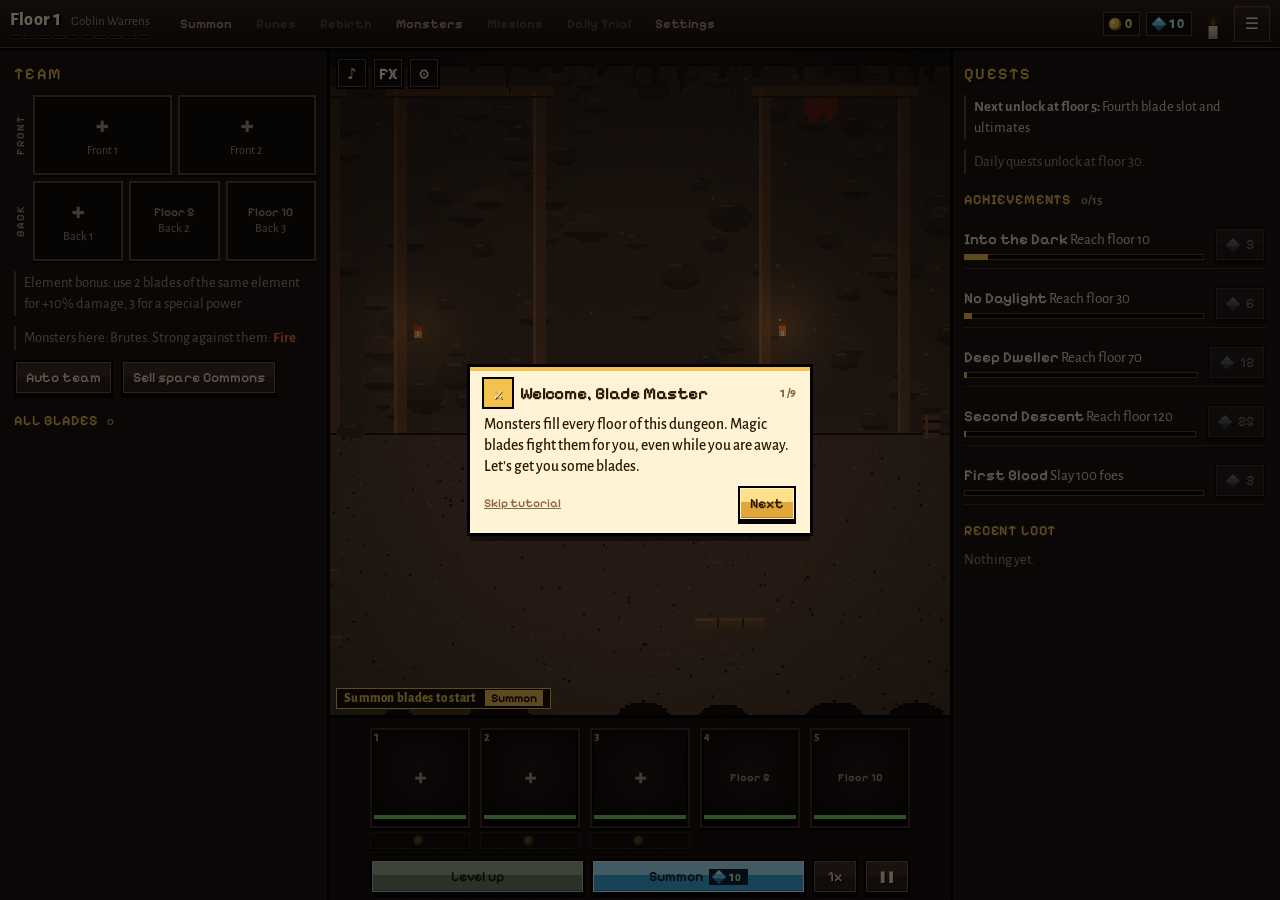
==== index.html @ 05389f03 "fix: opening a panel no longer resizes the arena Menu panels now open in the space under the arena o" ====
<!doctype html>
<html lang="en">
    <head>
        <meta charset="UTF-8" />
        <meta name="viewport" content="width=device-width, initial-scale=1.0, maximum-scale=1.0, user-scalable=no, viewport-fit=cover" />
        <meta name="theme-color" content="#0c090a" />
        <title>Idle Blade Master</title>
        <link rel="manifest" href="manifest.json" />
        <link rel="icon" href="assets/icon.svg" type="image/svg+xml" />
        <link rel="preconnect" href="https://fonts.googleapis.com" />
        <link rel="preconnect" href="https://fonts.gstatic.com" crossorigin />
        <link href="https://fonts.googleapis.com/css2?family=Alegreya+Sans:wght@400;500;700&family=Pixelify+Sans:wght@400;500;600;700&family=Silkscreen&display=swap" rel="stylesheet" />
        <link rel="stylesheet" href="css/game.css?v=4.10" />
    </head>
    <body>
        <div id="boot" class="boot">
            <div class="boot-mark">ᛟ</div>
            <h1>Idle Blade Master</h1>
            <p>Loading the dungeon</p>
        </div>

        <div id="app" class="app">
            <header id="top" class="top">
                <button class="floor" data-act="open" data-p="journal" title="Quests">
                    <b id="floorNo">Floor 1</b>
                    <span id="biome">Goblin Warrens</span>
                    <span class="pips" id="pips"></span>
                </button>
                <nav id="deskNav" class="desknav" aria-label="Screens"></nav>
                <div class="cur">
                    <span class="c-gold" title="Gold: level up your team"><i class="ic gold"></i><b id="souls">0</b></span>
                    <button class="c-gem" data-act="open" data-p="forge" title="Gems: summon new blades"><i class="ic gem"></i><b id="sigils">0</b></button>
                    <span class="c-ess" id="embWrap" title="Essence: rebirth upgrades" hidden><i class="ic ess"></i><b id="embers">0</b></span>
                </div>
                <button class="omen" id="omenBtn" data-act="omenInfo" title="Event candle" aria-label="Event candle"><span class="wick"></span><span class="flame" id="flame"></span></button>
                <button class="iconbtn" data-act="open" data-p="more" aria-label="Menu">☰</button>
            </header>

            <main id="main" class="main">
                <aside id="left" class="dock"></aside>

                <section id="center" class="center">
                    <div id="stageWrap" class="stagewrap">
                        <canvas id="stage"></canvas>
                        <div class="mutes"><button class="mute" id="musicBtn" data-act="muteMusic" aria-label="Music on or off" title="Music on/off">♪</button><button class="mute" id="sfxBtn" data-act="muteSfx" aria-label="Sound effects on or off" title="Sound effects on/off">FX</button><button class="mute" data-act="open" data-p="settings" aria-label="Volume settings" title="Volume settings">⚙</button></div>
                        <div id="bossBar" class="bossbar" hidden><span id="bossName"></span><div><i id="bossFill"></i></div></div>
                        <div id="status" class="status"></div>
                        <div id="advice" class="advice" hidden></div>
                        <div id="toasts" class="toasts"></div>
                    </div>
                    <div id="lower" class="lower">
                        <div id="band" class="band"></div>
                        <div id="ctl" class="ctl"></div>
                        <div id="info" class="info"></div>
                        <div id="sheet" class="sheet" hidden>
                            <div class="sheet-head"><h2 id="sheetTitle"></h2><button class="iconbtn help" data-act="help" aria-label="How this works">?</button><button class="iconbtn" data-act="close" aria-label="Close">✕</button></div>
                            <div class="sheet-body" id="sheetBody"></div>
                        </div>
                    </div>
                </section>

                <aside id="right" class="dock"></aside>
            </main>

            <nav id="tabs" class="tabs" aria-label="Screens">
                <button data-act="close" data-tab="descent"><i>⚔</i>Battle</button>
                <button data-act="open" data-p="warband" data-tab="warband"><i>⛨</i>Team</button>
                <button data-act="open" data-p="forge" data-tab="forge"><i>◆</i>Summon<em id="forgeDot" hidden></em></button>
                <button data-act="open" data-p="journal" data-tab="journal"><i>✎</i>Quests<em id="journalDot" hidden></em></button>
                <button data-act="open" data-p="more" data-tab="more"><i>☰</i>More</button>
            </nav>

            <div id="summon" class="smview" hidden></div>
            <div id="coach" class="coach" hidden></div>
            <div id="guide" class="guide" hidden></div>
            <div id="modal" class="modal" hidden><div class="modal-card" id="modalCard"></div></div>
        </div>

        <script src="js/data.swords.js?v=4.10"></script>
        <script src="js/data.monsters.js?v=4.10"></script>
        <script src="js/data.game.js?v=4.10"></script>
        <script src="js/state.js?v=4.10"></script>
        <script src="js/sim.js?v=4.10"></script>
        <script src="js/render.js?v=4.10"></script>
        <script src="assets/music/tracks.js?v=4.10"></script>
        <script src="assets/sfx/sfx.js?v=4.10"></script>
        <script src="js/audio.js?v=4.10"></script>
        <script src="js/ui.js?v=4.10"></script>
        <script src="js/guide.js?v=4.10"></script>
        <script src="js/main.js?v=4.10"></script>
    </body>
</html>
---- css/game.css ----
/* Idle Blade Master 4.1: a dark pixel-fantasy skin. Chunky bevelled buttons, framed panels,
   pixel display type, a readable sans for longer text. */
:root {
  color-scheme: dark;
  --ink: #0b0809; --stone: #18110f; --stone2: #231916; --stone3: #2e221d; --line: #3d2c24; --line2: #5c4434; --hi: #7a5a40;
  --bone: #eadfc6; --dim: #a8977d; --gold: #f2c14e; --gold2: #b07a1c; --gem: #6fd6ff; --ess: #d08aff; --green: #74d05a; --red: #e0503a; --ember: #ff7a2e;
  --px: "Pixelify Sans", "Silkscreen", ui-monospace, monospace;
  --body: "Alegreya Sans", "Segoe UI", system-ui, sans-serif;
  --sat: env(safe-area-inset-top, 0px); --sab: env(safe-area-inset-bottom, 0px);
}
* { box-sizing: border-box; -webkit-tap-highlight-color: transparent; }
html, body { height: 100%; margin: 0; }
body { background: var(--ink); color: var(--bone); font: 16px/1.4 var(--body); overflow: hidden; overscroll-behavior: none; user-select: none; -webkit-user-select: none; }
button { font: inherit; color: inherit; background: none; border: 0; padding: 0; cursor: pointer; }
button:disabled { cursor: default; }
:focus-visible { outline: 2px solid var(--gold); outline-offset: 2px; }
[hidden] { display: none !important; }
h2, h3 { font-family: var(--px); margin: 0; font-weight: 600; }
h2 { font-size: 21px; color: #fff3d6; text-shadow: 2px 2px 0 #000; }
h3 { font-size: 14px; letter-spacing: .06em; text-transform: uppercase; color: var(--gold); margin-top: 6px; }
h3 small { color: var(--dim); text-transform: none; font-family: var(--body); font-size: 13px; margin-left: 6px; letter-spacing: 0; }
p { margin: 0; }
b { font-weight: 700; }
.hint, .dim { color: var(--dim); } .hint { font-size: 14.5px; }
small { font-size: 12.5px; color: var(--dim); }

.sw, .mo { display: block; aspect-ratio: 1; background-repeat: no-repeat; image-rendering: pixelated; }
.sw { background-image: url(../assets/sprite_swords.png); background-size: 600% 500%; }
.mo { background-image: url(../assets/monsters.png); background-size: 1200% 1300%; }
.eldot { display: inline-block; width: 8px; height: 8px; margin-right: 5px; vertical-align: middle; box-shadow: 0 0 0 1px #000; }
.stars { color: #ffd24a; font-size: 9px; letter-spacing: -1px; text-shadow: 1px 1px 0 #000; }

/* pixel currency icons */
.ic { display: inline-block; width: 12px; height: 12px; vertical-align: -1px; margin-right: 4px; flex: none; }
.ic.gold { border-radius: 50%; background: radial-gradient(circle at 35% 35%, #fff2b0 0 18%, #f2c14e 20% 55%, #b07a1c 58%); box-shadow: 0 0 0 1px #4a2e08; }
.ic.gem { width: 10px; height: 10px; margin: 0 5px 0 2px; transform: rotate(45deg); background: linear-gradient(135deg, #e6fbff 0 25%, #6fd6ff 26% 60%, #2a7ab0 61%); box-shadow: 0 0 0 1px #0d2a40; }
.ic.ess { width: 10px; height: 10px; margin: 0 5px 0 2px; transform: rotate(45deg); background: linear-gradient(135deg, #fbe6ff 0 25%, #d08aff 26% 60%, #7a3ab0 61%); box-shadow: 0 0 0 1px #2a0d40; }

/* ---------- boot ---------- */
.boot { position: fixed; inset: 0; z-index: 50; background: radial-gradient(circle at 50% 40%, #2a1510, var(--ink) 70%); display: flex; flex-direction: column; align-items: center; justify-content: center; gap: 8px; transition: opacity .6s; }
.boot.out { opacity: 0; pointer-events: none; }
.boot-mark { font: 700 64px var(--px); color: var(--ember); text-shadow: 4px 4px 0 #000, 0 0 30px var(--ember); animation: pulse 1.6s steps(4) infinite; }
.boot h1 { font: 700 28px var(--px); margin: 0; color: #fff3d6; text-shadow: 3px 3px 0 #000; }
.boot p { font: 500 13px var(--px); letter-spacing: .2em; text-transform: uppercase; color: var(--dim); }
@keyframes pulse { 50% { opacity: .55; } }

/* ---------- shell ---------- */
.app { position: relative; height: 100%; display: grid; grid-template-rows: auto minmax(0, 1fr) auto; }
.top { display: flex; align-items: center; gap: 8px; padding: calc(6px + var(--sat)) 10px 6px; background: linear-gradient(180deg, #2a1d17, #140d0b); border-bottom: 3px solid #000; box-shadow: inset 0 -1px 0 var(--line2); }
.floor { display: grid; grid-template-columns: auto auto; column-gap: 8px; align-items: baseline; text-align: left; min-width: 0; }
.floor b { font: 700 17px var(--px); color: #fff3d6; white-space: nowrap; text-shadow: 2px 2px 0 #000; }
.floor > span:nth-child(2) { font-size: 13px; color: var(--dim); white-space: nowrap; overflow: hidden; text-overflow: ellipsis; }
.pips { grid-column: 1 / -1; display: flex; gap: 2px; margin-top: 3px; }
.pips i { flex: 1; min-width: 6px; max-width: 14px; height: 4px; background: #000; box-shadow: inset 0 0 0 1px #3a2a20; }
.pips i.on { background: var(--gold); box-shadow: none; } .pips i.cur { background: var(--ember); box-shadow: 0 0 6px var(--ember); }
.cur { margin-left: auto; display: flex; gap: 6px; font: 600 14px var(--px); font-variant-numeric: tabular-nums; }
.cur > * { display: inline-flex; align-items: center; padding: 3px 8px 3px 6px; background: #0c0807; box-shadow: inset 0 0 0 1px var(--line2), inset 0 2px 0 #000; }
.c-gold { color: #ffe08a; } .c-gem { color: #bff0ff; } .c-ess { color: #efc8ff; }
.iconbtn { width: 36px; height: 36px; background: linear-gradient(180deg, var(--stone3), var(--stone)); color: var(--bone); font-size: 16px; flex: none; box-shadow: inset 0 0 0 1px var(--line2), inset 0 2px 0 rgba(255,255,255,.08), 0 2px 0 #000; }
.omen { position: relative; width: 26px; height: 36px; flex: none; }
.omen .wick { position: absolute; left: 50%; bottom: 3px; width: 9px; height: 13px; transform: translateX(-50%); background: linear-gradient(#e8dcc0, #9a8a6c); box-shadow: 0 0 0 1px #000; }
.omen .flame { position: absolute; left: 50%; bottom: 16px; width: 12px; height: 17px; transform-origin: 50% 100%; background: radial-gradient(ellipse at 50% 70%, #fff3b0 0, #ffb030 45%, #e8662b 70%, transparent 72%); border-radius: 50% 50% 50% 50% / 62% 62% 38% 38%; transition: transform .6s, opacity .6s; animation: flick .18s infinite alternate; filter: drop-shadow(0 0 6px #ff9a2a); }
.omen.lit .flame { filter: drop-shadow(0 0 10px #fff) hue-rotate(-20deg); }
@keyframes flick { to { margin-left: .6px; filter: drop-shadow(0 0 9px #ff9a2a); } }
.desknav { display: none; gap: 4px; margin-left: 12px; }
.desknav button { font: 600 13px var(--px); color: var(--dim); padding: 7px 10px; }
.desknav button:hover { color: #fff3d6; background: var(--stone3); } .desknav .locked { opacity: .4; }

.main { min-height: 0; display: grid; grid-template-columns: minmax(0, 1fr); }
.dock { display: none; }
.center { min-height: 0; min-width: 0; display: flex; flex-direction: column; }
.stagewrap { position: relative; flex: 0 0 auto; height: clamp(190px, 64vw, 46dvh); background: #000; overflow: hidden; border-bottom: 3px solid #000; transition: height .2s; }
#stage { position: absolute; inset: 0; width: 100%; height: 100%; display: block; image-rendering: pixelated; touch-action: manipulation; }
.lower { position: relative; flex: 1 1 auto; min-height: 0; overflow: hidden; background: #120c0b url("data:image/svg+xml,%3Csvg xmlns='http://www.w3.org/2000/svg' width='32' height='16'%3E%3Cpath d='M0 0h32v1H0zM0 8h32v1H0zM8 1v7h1V1zM24 9v7h1V9z' fill='%23000' fill-opacity='.35'/%3E%3C/svg%3E"); }

.bossbar { position: absolute; left: 12%; right: 12%; top: 8px; text-align: center; pointer-events: none; }
.bossbar span { font: 700 13px var(--px); letter-spacing: .08em; text-transform: uppercase; color: #ffd0c0; text-shadow: 2px 2px 0 #000; }
.bossbar div { height: 10px; margin-top: 2px; background: #000; box-shadow: 0 0 0 2px #000, inset 0 0 0 1px #5a1a12; }
.bossbar i { display: block; height: 100%; background: linear-gradient(180deg, #ff6a50 0 30%, #c0261a 31%); transition: width .15s; }
.status { position: absolute; left: 6px; bottom: 6px; right: 6px; display: flex; flex-wrap: wrap; gap: 4px; pointer-events: none; }
.chip { font: 500 13px var(--px); padding: 2px 8px; background: rgba(8, 5, 5, .85); box-shadow: inset 0 0 0 1px var(--tc); color: var(--tc); pointer-events: auto; }
.chip button { margin-left: 8px; font: 700 12px var(--px); color: #1a0d08; background: var(--tc); padding: 1px 6px; }
.toasts { position: absolute; right: 6px; top: 30px; display: flex; flex-direction: column; align-items: flex-end; gap: 4px; pointer-events: none; max-width: 80%; }
.toast { --tc: var(--bone); font: 500 14px var(--px); padding: 4px 10px; background: rgba(8, 5, 5, .9); box-shadow: inset 3px 0 0 var(--tc), 0 2px 0 #000; color: var(--tc); animation: tin .25s steps(4); transition: opacity .4s, transform .4s; }
.toast.out { opacity: 0; transform: translateX(12px); }
@keyframes tin { from { opacity: 0; transform: translateX(16px); } }
.advice { position: absolute; left: 6px; right: 6px; bottom: 34px; display: flex; align-items: center; gap: 8px; padding: 8px 10px; background: rgba(28, 8, 6, .96); box-shadow: inset 0 0 0 2px var(--red), 0 3px 0 #000; font-size: 14.5px; animation: tin .3s; }
.advice span { flex: 1; min-width: 0; } .advice b { color: #ff8a7a; }

/* ---------- band ---------- */
.band { display: grid; grid-template-columns: repeat(5, 1fr); gap: 6px; padding: 8px 10px 4px; max-width: 560px; margin: 0 auto; }
.bslot { display: flex; flex-direction: column; gap: 4px; min-width: 0; }
.slot { position: relative; aspect-ratio: 1; background: radial-gradient(circle at 50% 42%, color-mix(in srgb, var(--ec) 28%, #120c0b), #0b0707 72%); padding: 12% 12% 18%; box-shadow: inset 0 0 0 2px var(--tc), inset 0 0 0 3px #000, 0 3px 0 #000; transition: transform .08s; }
.slot:active { transform: translateY(2px); }
.slot .sw { width: 100%; filter: drop-shadow(0 0 3px var(--ec)); }
.slot.ready { animation: ready .5s steps(2) infinite; }
@keyframes ready { 50% { box-shadow: inset 0 0 0 2px #fff, inset 0 0 0 3px #000, 0 0 16px var(--ec), 0 3px 0 #000; } }
.slot.dead .sw { filter: grayscale(1) brightness(.35); }
.slot .pos, .slot .lv { position: absolute; top: 2px; font: 600 11px var(--px); text-shadow: 1px 1px 0 #000; }
.slot .pos { left: 4px; color: var(--dim); } .slot .lv { right: 4px; color: #fff3d6; }
.slot .hpb, .slot .rgb { position: absolute; left: 4px; right: 4px; height: 4px; background: #000; }
.slot .hpb { bottom: 9px; } .slot .rgb { bottom: 4px; }
.slot .hpb i, .slot .rgb i { display: block; height: 100%; width: 100%; transition: width .12s linear; }
.slot .hpb i { background: var(--green); } .slot .rgb i { background: var(--ember); width: 0; }
.slot .plus, .slot .lk { position: absolute; inset: 0; display: grid; place-items: center; color: var(--dim); font: 700 22px var(--px); }
.slot .lk { font-size: 11px; line-height: 1.2; text-align: center; padding: 4px; }
.bslot.locked .lvl { visibility: hidden; }
.lvl { display: flex; align-items: center; justify-content: center; font: 600 12px var(--px); font-variant-numeric: tabular-nums; color: var(--dim); background: #0c0807; padding: 4px 2px; white-space: nowrap; overflow: hidden; box-shadow: inset 0 0 0 1px var(--line2), 0 2px 0 #000; }
.lvl .ic { width: 9px; height: 9px; margin-right: 3px; }
.lvl.can { color: #10200a; background: linear-gradient(180deg, #a8f08a 0 45%, #5fb848 46%); box-shadow: inset 0 0 0 1px #2a5a1a, 0 2px 0 #000; }
.lvl:disabled { opacity: .3; }
.ctl { display: flex; gap: 6px; padding: 6px 10px 6px; max-width: 560px; margin: 0 auto; }
.ctl .btn { flex: 1; } .ctl .sq { flex: 0 0 46px; padding-inline: 0; }
.info { max-width: 560px; margin: 0 auto; padding: 4px 12px 10px; display: flex; flex-direction: column; gap: 3px; font-size: 14.5px; line-height: 1.3; }
.info p { padding-left: 8px; box-shadow: inset 2px 0 0 var(--line2); }

/* ---------- buttons ---------- */
.btn { position: relative; font: 600 14px var(--px); padding: 9px 12px; color: var(--bone); background: linear-gradient(180deg, #3a2a22 0 48%, #2a1e18 49%); white-space: nowrap; box-shadow: inset 0 0 0 2px #000, inset 0 0 0 3px var(--hi), inset 0 -4px 0 rgba(0,0,0,.35), 0 3px 0 #000; text-shadow: 1px 1px 0 #000; }
.btn:hover:not(:disabled) { filter: brightness(1.15); } .btn:active:not(:disabled) { transform: translateY(2px); box-shadow: inset 0 0 0 2px #000, inset 0 0 0 3px var(--hi), 0 1px 0 #000; }
.btn.gold { color: #2a1604; text-shadow: none; background: linear-gradient(180deg, #ffe08a 0 45%, #e0a83a 46%); box-shadow: inset 0 0 0 2px #000, inset 0 0 0 3px #fff2c0, inset 0 -4px 0 rgba(120,60,0,.4), 0 3px 0 #000; }
.btn.green { color: #0e2408; text-shadow: none; background: linear-gradient(180deg, #b8f59a 0 45%, #62c04a 46%); box-shadow: inset 0 0 0 2px #000, inset 0 0 0 3px #e2ffd0, inset 0 -4px 0 rgba(0,60,0,.35), 0 3px 0 #000; }
.btn.summon { color: #04202e; text-shadow: none; background: linear-gradient(180deg, #a8ecff 0 45%, #3aaee0 46%); box-shadow: inset 0 0 0 2px #000, inset 0 0 0 3px #e0f8ff, inset 0 -4px 0 rgba(0,40,80,.35), 0 3px 0 #000; display: inline-flex; align-items: center; justify-content: center; gap: 6px; }
.btn.summon.glow { animation: sglow 1.2s steps(3) infinite; }
@keyframes sglow { 50% { filter: brightness(1.25); box-shadow: inset 0 0 0 2px #000, inset 0 0 0 3px #fff, 0 0 14px #6fd6ff, 0 3px 0 #000; } }
.badge { display: inline-flex; align-items: center; padding: 1px 6px 1px 3px; background: #04202e; color: #bff0ff; font-size: 12px; }
.btn.danger { color: #ffb0a0; box-shadow: inset 0 0 0 2px #000, inset 0 0 0 3px #8a2a1a, 0 3px 0 #000; } .btn.ghost { background: none; box-shadow: inset 0 0 0 1px var(--line2); }
.btn.big { padding: 12px 18px; font-size: 16px; display: inline-flex; flex-direction: column; align-items: center; gap: 2px; }
.btn small { font: 500 12px var(--body); color: inherit; opacity: .85; display: inline-flex; align-items: center; }
.btn:disabled { opacity: .4; filter: saturate(.4); } .btn.dimmed { filter: saturate(.35) brightness(.75); }
.rowbtns { display: flex; flex-wrap: wrap; gap: 8px; } .rowbtns.center { justify-content: center; }

/* ---------- tabs ---------- */
.tabs { display: grid; grid-template-columns: repeat(5, 1fr); background: linear-gradient(180deg, #1f1612, #0d0909); border-top: 3px solid #000; box-shadow: inset 0 1px 0 var(--line2); padding-bottom: var(--sab); }
.tabs button { position: relative; padding: 6px 0 7px; font: 600 12px var(--px); color: var(--dim); display: flex; flex-direction: column; align-items: center; gap: 0; }
.tabs i { font-style: normal; font-size: 18px; line-height: 1.15; }
.tabs .on { color: #fff3d6; background: linear-gradient(180deg, rgba(242,193,78,.18), transparent); box-shadow: inset 0 3px 0 var(--gold); }
.tabs em { position: absolute; top: 4px; left: calc(50% + 10px); width: 8px; height: 8px; background: var(--red); box-shadow: 0 0 0 1px #000, 0 0 6px var(--red); animation: pulse 1s steps(2) infinite; }

/* ---------- sheet ---------- */
.sheet { position: absolute; inset: 0; z-index: 5; display: flex; flex-direction: column; background: var(--stone); animation: up .2s steps(4); }
@keyframes up { from { transform: translateY(20px); opacity: 0; } }
.sheet-head { display: flex; align-items: center; justify-content: space-between; padding: 6px 10px 6px 14px; background: linear-gradient(180deg, #2a1d17, #170f0d); border-bottom: 3px solid #000; }
.sheet-body, .dock { overflow-y: auto; overscroll-behavior: contain; display: flex; flex-direction: column; gap: 10px; }
.sheet-body { padding: 12px 14px 20px; flex: 1; min-height: 0; }

/* ---------- summon screen ---------- */
.smview { position: absolute; inset: 0; z-index: 15; display: flex; flex-direction: column; background: radial-gradient(ellipse at 50% 35%, #1a2a3a, #0a0c12 70%); animation: up .2s steps(4); }
.sm-head { display: flex; align-items: center; gap: 10px; padding: calc(6px + var(--sat)) 10px 6px; background: linear-gradient(180deg, #1a2533, #0d1219); border-bottom: 3px solid #000; }
.sm-head h2 { flex: 1; }
.sm-gems { display: inline-flex; align-items: center; font: 700 16px var(--px); color: #bff0ff; padding: 4px 10px; background: #050a10; box-shadow: inset 0 0 0 1px #2a5a7a; }
.sm-body { flex: 1; min-height: 0; overflow-y: auto; padding: 10px 14px calc(16px + var(--sab)); display: flex; flex-direction: column; gap: 10px; max-width: 640px; width: 100%; margin: 0 auto; }
.sm-stage { --rc: var(--gem); position: relative; min-height: 230px; display: flex; flex-direction: column; align-items: center; justify-content: center; overflow: hidden; background: radial-gradient(circle at 50% 55%, color-mix(in srgb, var(--rc) 22%, #0a0c12), #05070a 72%); box-shadow: inset 0 0 0 2px #000, inset 0 0 0 3px #2a3a4a; }
.sm-stage .tap { position: absolute; bottom: 6px; font: 500 12px var(--px); color: var(--dim); }
.altar { position: relative; width: 170px; height: 190px; }
.altar .plinth { position: absolute; left: 30px; right: 30px; bottom: 0; height: 40px; background: linear-gradient(180deg, #6a6a7a 0 6px, #4a4a58 6px 20px, #34343e 20px); box-shadow: 0 0 0 2px #000, inset 0 0 0 1px #8a8a9a, -10px 0 0 -2px #000, 10px 0 0 -2px #000; }
.altar .plinth::before { content: ""; position: absolute; left: -14px; right: -14px; bottom: -2px; height: 12px; background: #2a2a32; box-shadow: 0 0 0 2px #000; }
.altar .ring { position: absolute; left: 25px; top: 18px; width: 120px; height: 120px; border-radius: 50%; background: repeating-conic-gradient(var(--rc) 0 4deg, transparent 4deg 18deg); -webkit-mask: radial-gradient(circle, transparent 60%, #000 61%, #000 68%, transparent 69%); mask: radial-gradient(circle, transparent 60%, #000 61%, #000 68%, transparent 69%); animation: spin 14s steps(72) infinite; filter: drop-shadow(0 0 6px var(--rc)); }
.altar .gemfloat { position: absolute; left: 61px; top: 54px; width: 48px; height: 48px; transform: rotate(45deg); background: linear-gradient(135deg, #fff 0 18%, var(--rc) 19% 62%, color-mix(in srgb, var(--rc) 50%, #000) 63%); box-shadow: 0 0 0 3px #000, 0 0 30px var(--rc); animation: bob 1.6s steps(6) infinite; }
@keyframes bob { 50% { translate: 0 -6px; } }
.sm-stage.charging .ring { animation-duration: .8s; } .sm-stage.charging .gemfloat { animation: shake .08s steps(2) infinite; box-shadow: 0 0 0 3px #000, 0 0 50px var(--rc), 0 0 90px var(--rc); }
.sm-stage .rays { position: absolute; width: 640px; height: 640px; border-radius: 50%; background: repeating-conic-gradient(var(--rc) 0 5deg, transparent 5deg 20deg); -webkit-mask: radial-gradient(circle, #000 6%, transparent 62%); mask: radial-gradient(circle, #000 6%, transparent 62%); opacity: 0; animation: spin 16s linear infinite reverse; }
.sm-stage .rays.on { opacity: .35; }
@keyframes spin { to { transform: rotate(360deg); } }
@keyframes shake { 0% { translate: -2px 1px; } 100% { translate: 2px -1px; } }
.pulls { position: relative; display: grid; gap: 6px; padding: 12px 8px 26px; width: 100%; justify-content: center; }
.pulls.n1 { grid-template-columns: minmax(0, 220px); } .pulls.n10 { grid-template-columns: repeat(5, minmax(0, 1fr)); }
.pcard { --tc: var(--gold); position: relative; display: flex; flex-direction: column; align-items: center; gap: 1px; padding: 8px 3px 6px; background: linear-gradient(180deg, color-mix(in srgb, var(--tc) 22%, #120c0b), #0b0707); box-shadow: inset 0 0 0 2px var(--tc), inset 0 0 0 3px #000, 0 0 14px color-mix(in srgb, var(--tc) 40%, transparent), 0 3px 0 #000; min-width: 0; }
.pcard.anim { animation: flip .4s steps(5) backwards; }
@keyframes flip { from { transform: scaleX(0); filter: brightness(3); } }
.pcard .sw { width: min(64px, 86%); filter: drop-shadow(0 0 5px var(--tc)); }
.pcard .rar { font: 700 10px var(--px); text-transform: uppercase; color: var(--tc); text-shadow: 1px 1px 0 #000; }
.pcard .nm { font: 600 11px/1.15 var(--px); color: #fff3d6; text-align: center; overflow: hidden; max-width: 100%; }
.pulls.n1 .pcard .nm { font-size: 16px; color: var(--tc); } .pulls.n1 .pcard .rar { font-size: 13px; } .pcard .af { font-size: 13.5px; color: var(--gem); }
.pcard .new { position: absolute; top: -4px; right: -4px; font: 700 9px var(--px); font-style: normal; background: var(--red); color: #fff; padding: 1px 3px; box-shadow: 0 0 0 1px #000; }
.sm-btns { display: grid; grid-template-columns: 1fr 1fr; gap: 10px; }
.sm-btns .btn { white-space: normal; }
.pity { display: flex; flex-direction: column; gap: 4px; font-size: 14px; color: var(--dim); } .pity b { color: #fff3d6; }
.bar { height: 6px; background: #000; box-shadow: inset 0 0 0 1px var(--line2); } .bar i { display: block; height: 100%; background: var(--gold); }
.rates { display: flex; flex-wrap: wrap; gap: 4px 14px; font: 500 13.5px var(--px); } .rates i { font-style: normal; }
.banner { padding: 8px 12px; display: flex; flex-direction: column; background: linear-gradient(90deg, color-mix(in srgb, var(--ec) 20%, #0a0808), #0a0808); box-shadow: inset 0 0 0 2px #000, inset 0 0 0 3px color-mix(in srgb, var(--ec) 60%, #000); }
.banner b { font: 700 15px var(--px); color: var(--ec); text-shadow: 1px 1px 0 #000; } .banner span { font-size: 14px; color: var(--dim); }

/* ---------- onboarding tip ---------- */
.coach { --ax: 50%; position: absolute; z-index: 18; padding: 10px 12px; background: #fff3d6; color: #2a1604; font: 500 15px/1.3 var(--px); box-shadow: 0 0 0 3px #000, 0 6px 0 rgba(0,0,0,.5); display: flex; flex-direction: column; gap: 6px; animation: cbob 1s steps(2) infinite; }
.coach::after { content: ""; position: absolute; left: calc(var(--ax) - 8px); bottom: -11px; border: 8px solid transparent; border-top: 8px solid #fff3d6; filter: drop-shadow(0 3px 0 #000); }
.coach.below::after { bottom: auto; top: -11px; border-top-color: transparent; border-bottom: 8px solid #fff3d6; }
.coach button { align-self: flex-end; font: 700 12px var(--px); background: #2a1604; color: #fff3d6; padding: 3px 10px; }
@keyframes cbob { 50% { translate: 0 -3px; } }
.coached { outline: 3px solid #fff3d6; outline-offset: 2px; }

/* ---------- modal ---------- */
.modal { position: fixed; inset: 0; z-index: 20; background: rgba(4, 2, 2, .8); display: grid; place-items: center; padding: 16px; animation: fade .15s; }
@keyframes fade { from { opacity: 0; } }
.modal-card { position: relative; width: min(440px, 100%); max-height: 88dvh; overflow-y: auto; background: linear-gradient(180deg, #2a1d17, #140d0b); box-shadow: inset 0 0 0 3px #000, inset 0 0 0 4px var(--hi), 0 0 0 3px #000, 0 20px 60px #000; padding: 22px 18px 18px; display: flex; flex-direction: column; gap: 12px; text-align: center; animation: pop .2s steps(4); }
.modal-card.event { width: min(520px, 100%); }
@keyframes pop { from { transform: scale(.9); opacity: 0; } }
.mclose { position: absolute; top: 10px; right: 10px; }
.report { display: flex; justify-content: center; gap: 22px; flex-wrap: wrap; }
.report b { display: block; font: 700 28px var(--px); color: #fff3d6; text-shadow: 2px 2px 0 #000; font-variant-numeric: tabular-nums; }
.report span { font-size: 13.5px; color: var(--dim); }
.choices { display: flex; flex-direction: column; gap: 8px; } .choices .btn { white-space: normal; }
.doors { display: grid; grid-template-columns: repeat(3, 1fr); gap: 8px; }
.door { display: flex; flex-direction: column; align-items: center; gap: 4px; padding: 8px 4px 10px; background: #0d0909; box-shadow: inset 0 0 0 1px var(--line2); min-width: 0; }
.door:hover { box-shadow: inset 0 0 0 2px var(--dc); }
.door .arch { width: 70%; aspect-ratio: 3 / 4; border-radius: 50% 50% 0 0 / 40% 40% 0 0; border: 3px solid #000; background: radial-gradient(ellipse at 50% 100%, var(--dc), #050303 70%); box-shadow: 0 0 22px color-mix(in srgb, var(--dc) 45%, transparent); display: grid; place-items: center; font: 700 32px var(--px); color: #fff; animation: doorglow 1.4s steps(3) infinite alternate; }
@keyframes doorglow { to { box-shadow: 0 0 34px color-mix(in srgb, var(--dc) 70%, transparent); } }
.door b { font: 700 13px var(--px); color: var(--dc); } .door small { line-height: 1.25; }
.code { width: 100%; height: 120px; background: #070505; color: var(--dim); border: 0; box-shadow: inset 0 0 0 1px var(--line2); font: 11px ui-monospace, Consolas, monospace; padding: 8px; resize: none; user-select: text; -webkit-user-select: text; }

/* ---------- blade card ---------- */
.bcard { --tc: var(--gold); display: flex; flex-direction: column; align-items: center; gap: 3px; }
.bc-art { width: 104px; height: 104px; display: grid; place-items: center; background: radial-gradient(circle, color-mix(in srgb, var(--tc) 30%, #0b0707), #0b0707 70%); box-shadow: inset 0 0 0 2px var(--tc), inset 0 0 0 3px #000; }
.bcard .sw.big { width: 84px; filter: drop-shadow(0 0 8px var(--tc)); }
.bcard .rar { font: 700 13px var(--px); text-transform: uppercase; color: var(--tc); text-shadow: 1px 1px 0 #000; margin-top: 4px; }
.bcard .nm { font: 700 19px/1.15 var(--px); color: #fff3d6; text-shadow: 2px 2px 0 #000; }
.bcard .ty { font-size: 14px; color: var(--dim); }
.bcard .stats { display: flex; gap: 6px; margin: 4px 0; }
.bcard .stats span { display: flex; flex-direction: column; min-width: 74px; padding: 4px 6px; background: #0c0807; box-shadow: inset 0 0 0 1px var(--line2); font-size: 12px; color: var(--dim); }
.bcard .stats b { font: 700 16px var(--px); color: #fff3d6; font-variant-numeric: tabular-nums; }
.bcard .af { font-size: 15px; color: var(--gem); } .bcard .af.rune { color: #9fe0ff; }
.bcard .ul { font-size: 14px; color: var(--dim); margin-top: 4px; } .bcard .ul b { color: var(--bone); }
.bcard .fl { font-size: 13.5px; font-style: italic; color: #b08a60; margin-top: 2px; }
.acts { display: flex; flex-wrap: wrap; gap: 8px; justify-content: center; }
.slotpick { display: grid; grid-template-columns: repeat(auto-fit, minmax(84px, 1fr)); gap: 6px; }
.slotpick button { background: var(--stone3); padding: 6px 4px; font: 600 12px var(--px); display: flex; flex-direction: column; align-items: center; gap: 2px; box-shadow: inset 0 0 0 1px var(--line2), 0 2px 0 #000; }
.slotpick .sw { width: 28px; } .up { color: var(--green); } .down { color: var(--red); }
.runelist { display: flex; flex-direction: column; gap: 6px; text-align: left; }
.runelist > button, .runerow { display: flex; align-items: center; gap: 10px; background: #0d0909; padding: 6px 10px; box-shadow: inset 0 0 0 1px var(--line2); }
.runelist b { font-size: 22px; color: #55c6f8; width: 22px; text-align: center; } .runelist small { display: block; }
.runelist span, .runerow span { flex: 1; min-width: 0; }

/* ---------- team panel ---------- */
.formation { display: flex; flex-direction: column; gap: 6px; }
.frow { display: flex; gap: 6px; align-items: stretch; }
.rowl { writing-mode: vertical-rl; transform: rotate(180deg); font: 600 11px var(--px); letter-spacing: .1em; text-transform: uppercase; color: var(--dim); text-align: center; }
.fslot { --tc: var(--line2); flex: 1; min-width: 0; display: flex; flex-direction: column; align-items: center; gap: 1px; padding: 6px 4px; background: #0d0909; text-align: center; box-shadow: inset 0 0 0 2px var(--tc), inset 0 0 0 3px #000, 0 2px 0 #000; }
.fslot .sw { width: 40px; filter: drop-shadow(0 0 4px var(--tc)); }
.fslot .fn { font: 600 12px/1.15 var(--px); color: #fff3d6; overflow: hidden; text-overflow: ellipsis; max-width: 100%; white-space: nowrap; }
.fslot.empty, .fslot.locked { justify-content: center; min-height: 80px; color: var(--dim); }
.fslot .plus { font: 700 24px var(--px); } .fslot .lk { font: 600 12px var(--px); }
.fslot.picking { box-shadow: inset 0 0 0 2px #fff3d6, inset 0 0 0 3px #000, 0 0 14px rgba(242,193,78,.5); }
.res { font-size: 14.5px; padding: 2px 0 2px 10px; box-shadow: inset 2px 0 0 var(--line2); }
.tiles { display: grid; grid-template-columns: repeat(auto-fill, minmax(50px, 1fr)); gap: 5px; }
.tile { position: relative; aspect-ratio: 1; background: radial-gradient(circle, color-mix(in srgb, var(--tc) 22%, #0d0909), #0b0707 80%); padding: 10%; box-shadow: inset 0 0 0 2px var(--tc), inset 0 0 0 3px #000; }
.tile .sw { width: 100%; } .tile.inparty::before { content: "TEAM"; position: absolute; left: 3px; top: 2px; font: 700 7px var(--px); color: var(--gold); } .tile.away { opacity: .4; }
.tile.locked::after { content: "🔒"; position: absolute; right: 2px; bottom: 9px; font-size: 9px; }
.tile .stars { position: absolute; left: 0; right: 0; bottom: 2px; text-align: center; }
.tile .rn { position: absolute; right: 3px; top: 1px; font-size: 11px; color: #55c6f8; }
.tile .cmp { position: absolute; left: 3px; bottom: 2px; font-size: 12px; text-shadow: 1px 1px 0 #000; }
.minis { display: flex; gap: 4px; } .minis .sw { width: 30px; } .minis.big { display: grid; grid-template-columns: repeat(3, 56px); gap: 6px; }

/* ---------- rebirth / quests / monsters ---------- */
.rebirth { display: flex; gap: 12px; align-items: center; padding: 10px 12px; background: linear-gradient(90deg, rgba(255,122,46,.15), transparent); box-shadow: inset 0 0 0 2px #000, inset 0 0 0 3px #8a3a1a; }
.rebirth div { flex: 1; min-width: 0; } .rebirth b { font: 700 16px var(--px); color: #ffa060; display: block; } .rebirth span { font-size: 14px; color: var(--dim); }
.starmap { width: 100%; max-height: 240px; background: radial-gradient(circle at 50% 40%, #1d1630, #07060c 75%); box-shadow: inset 0 0 0 2px #000, inset 0 0 0 3px #3a3050; }
.starmap line { stroke: #3a3550; stroke-width: 2; } .starmap line.lit { stroke: #e0b0ff; }
.starmap rect { fill: #3a3550; stroke: #000; stroke-width: 1; } .starmap .lit rect { fill: #e8c0ff; filter: drop-shadow(0 0 4px #d08aff); }
.starmap text { fill: var(--dim); font: 600 9px var(--px); text-anchor: middle; } .starmap .lit text { fill: #f4dcff; }
.starlist, .log { display: flex; flex-direction: column; gap: 5px; }
.starrow, .claimrow { display: flex; align-items: center; gap: 10px; padding: 7px 0; box-shadow: inset 0 -1px 0 var(--line); }
.starrow > span, .claimrow > span { flex: 1; min-width: 0; font-size: 15px; } .starrow small, .claimrow small { display: block; }
.starrow b, .claimrow b { font-family: var(--px); font-weight: 600; }
.starrow em { font-style: normal; color: var(--dim); font-size: 13px; } .claimrow .bar { margin-top: 4px; }
.log p { font-size: 14.5px; line-height: 1.3; }
.beasts { display: grid; grid-template-columns: repeat(auto-fill, minmax(64px, 1fr)); gap: 5px; }
.beast { position: relative; background: #0d0909; padding: 4px 2px; text-align: center; display: flex; flex-direction: column; align-items: center; box-shadow: inset 0 0 0 1px var(--line2); }
.beast .mo { width: 44px; } .beast span { font-size: 11.5px; line-height: 1.1; text-transform: capitalize; } .beast small { font: 600 11px var(--px); }
.beast.unseen .mo { filter: brightness(0) drop-shadow(0 0 1px #6a5a4a); } .beast.master { box-shadow: inset 0 0 0 2px var(--gold); }
.beast em { position: absolute; right: 3px; top: 0; color: #ffd24a; font-style: normal; font-size: 12px; }
.menu { display: grid; grid-template-columns: repeat(auto-fill, minmax(min(100%, 250px), 1fr)); gap: 8px; }
.mcard { --mc: var(--gold); position: relative; display: flex; align-items: center; gap: 12px; padding: 10px 12px 10px 10px; text-align: left; background: linear-gradient(90deg, color-mix(in srgb, var(--mc) 16%, #1a120f), #1a120f 60%); box-shadow: inset 4px 0 0 var(--mc), inset 0 0 0 2px #000, inset 0 0 0 3px #4a3628, 0 3px 0 #000; transition: transform .08s, filter .1s; }
.mcard:hover:not(.locked) { filter: brightness(1.15); } .mcard:active:not(.locked) { transform: translateY(2px); }
.mi { flex: none; width: 52px; height: 52px; display: grid; place-items: center; font: 700 28px var(--px); color: var(--mc); text-shadow: 2px 2px 0 #000, 0 0 12px var(--mc); background: radial-gradient(circle, color-mix(in srgb, var(--mc) 28%, #0b0707), #0b0707 72%); box-shadow: inset 0 0 0 2px #000, inset 0 0 0 3px color-mix(in srgb, var(--mc) 55%, #000); }
.mi .mi-sprite { width: 40px; filter: drop-shadow(0 0 4px var(--mc)); }
.mi-gem, .mi-ess { display: block; width: 24px; height: 24px; transform: rotate(45deg); box-shadow: 0 0 0 2px #000, 0 0 12px var(--mc); }
.mi-gem { background: linear-gradient(135deg, #e6fbff 0 25%, #6fd6ff 26% 60%, #2a7ab0 61%); } .mi-ess { background: linear-gradient(135deg, #fbe6ff 0 25%, #d08aff 26% 60%, #7a3ab0 61%); }
.mt { flex: 1; min-width: 0; display: flex; flex-direction: column; gap: 2px; }
.mt b { font: 700 17px var(--px); color: #fff3d6; text-shadow: 2px 2px 0 #000; }
.mt small { font-size: 13.5px; color: var(--dim); line-height: 1.2; }
.mb { align-self: flex-start; display: inline-flex; align-items: center; margin-top: 3px; padding: 1px 7px; font: 600 12px var(--px); color: var(--mc); background: #0b0707; box-shadow: inset 0 0 0 1px color-mix(in srgb, var(--mc) 50%, #000); }
.mb .ic { width: 9px; height: 9px; } .mb.hot { color: #10160a; background: var(--mc); box-shadow: none; }
.mb.lockb { flex-direction: column; align-items: stretch; gap: 3px; color: var(--dim); box-shadow: inset 0 0 0 1px var(--line2); padding: 2px 7px 4px; }
.mb.lockb .bar { display: block; height: 4px; width: 90px; } .mb.lockb .bar i { background: var(--dim); }
.mdot { position: absolute; top: 6px; right: 6px; width: 8px; height: 8px; background: var(--red); box-shadow: 0 0 0 1px #000, 0 0 6px var(--red); animation: pulse 1s steps(2) infinite; }
.mcard.locked { filter: saturate(.25); opacity: .7; } .mcard.locked .mi { color: var(--dim); text-shadow: 2px 2px 0 #000; }

/* ---------- guides ---------- */
.guide { position: absolute; inset: 0; z-index: 30; pointer-events: none; }
.gspot { position: absolute; box-shadow: 0 0 0 200vmax rgba(4, 2, 2, .62), inset 0 0 0 3px #fff3d6, 0 0 18px #fff3d6; transition: all .25s steps(5); animation: gspot 1s steps(2) infinite; }
@keyframes gspot { 50% { box-shadow: 0 0 0 200vmax rgba(4, 2, 2, .62), inset 0 0 0 3px #f2c14e, 0 0 26px #f2c14e; } }
.gcard { --gc: var(--gold); --ax: 50%; position: absolute; pointer-events: auto; padding: 12px 14px; background: #fff3d6; color: #2a1604; box-shadow: 0 0 0 3px #000, inset 0 4px 0 var(--gc), 0 8px 0 rgba(0,0,0,.5); display: flex; flex-direction: column; gap: 8px; animation: pop .2s steps(4); }
.gcard.pt-up::before, .gcard.pt-down::after { content: ""; position: absolute; left: calc(var(--ax) - 9px); border: 9px solid transparent; }
.gcard.pt-up::before { top: -18px; border-bottom-color: #fff3d6; } .gcard.pt-down::after { bottom: -18px; border-top-color: #fff3d6; }
.gh { display: flex; align-items: center; gap: 8px; }
.gh b { flex: 1; font: 700 17px var(--px); }
.gi { width: 28px; height: 28px; display: grid; place-items: center; font: 700 16px var(--px); color: #fff; background: var(--gc); box-shadow: 0 0 0 2px #000; text-shadow: 1px 1px 0 #000; }
.gn { font: 600 12px var(--px); color: #8a6a40; }
.gcard p { font: 500 15.5px/1.35 var(--body); }
.gb { display: flex; align-items: center; justify-content: space-between; gap: 8px; flex-direction: row-reverse; }
.gw { font: 600 13px var(--px); color: #a0602a; animation: pulse 1s steps(2) infinite; }
.gskip { font: 600 12px var(--px); color: #8a6a40; text-decoration: underline; }
.mutes { position: absolute; left: 6px; top: 6px; z-index: 3; display: flex; gap: 4px; }
.mute { position: relative; width: 32px; height: 32px; font: 700 16px var(--px); color: #fff3d6; background: rgba(8, 5, 5, .75); box-shadow: inset 0 0 0 2px #000, inset 0 0 0 3px var(--line2); }
.mute.off { color: var(--dim); }
.mute.off::after { content: ""; position: absolute; left: 5px; right: 5px; top: 50%; height: 2px; background: var(--red); transform: rotate(-45deg); box-shadow: 0 0 0 1px #000; }
.iconbtn.help { color: #9fe870; font-family: var(--px); font-weight: 700; margin-left: auto; margin-right: 6px; }
.sm-head .iconbtn.help { margin: 0; }

/* ---------- desktop: everything visible at once ---------- */
body.wide .tabs { display: none; } body.wide .desknav { display: flex; }
body.wide .main { grid-template-columns: 330px minmax(0, 1fr) 330px; }
body.wide .dock { display: flex; padding: 12px 14px 20px; background: var(--stone); min-height: 0; }
body.wide #left { box-shadow: inset -3px 0 0 #000; } body.wide #right { box-shadow: inset 3px 0 0 #000; }
.dock-h { font-size: 16px; color: var(--gold); text-transform: uppercase; letter-spacing: .08em; }
.dock.pulse { animation: dockp .5s; } @keyframes dockp { 50% { background: #2a1d15; } }
body.wide .stagewrap, body.wide .center.sheetopen .stagewrap { flex: 1 1 auto; height: auto; } body.wide .lower { flex: 0 0 auto; } body.wide .info { display: none; }
body.wide .sheet { position: fixed; inset: auto; left: 50%; top: 50%; transform: translate(-50%, -50%); width: min(720px, 92vw); max-height: 84dvh; box-shadow: inset 0 0 0 3px #000, inset 0 0 0 4px var(--hi), 0 0 0 100vmax rgba(4, 2, 2, .72); animation: fade .15s; z-index: 10; }
body.wide .smview { position: fixed; inset: auto; left: 50%; top: 50%; transform: translate(-50%, -50%); width: min(680px, 94vw); height: min(760px, 92dvh); box-shadow: inset 0 0 0 3px #000, inset 0 0 0 4px #3a6a8a, 0 0 0 100vmax rgba(4, 2, 2, .72); animation: fade .15s; }
body.wide .band { gap: 10px; padding-top: 10px; }

/* phones held sideways: arena left, controls right */
@media (max-width: 999px) and (orientation: landscape) and (max-height: 560px) {
  .main { grid-template-columns: minmax(0, 1fr); }
  .center { display: grid; grid-template-columns: minmax(0, 1fr) min(330px, 44vw); }
  .stagewrap, .center.sheetopen .stagewrap { height: auto; border-bottom: 0; border-right: 3px solid #000; }
  .band { padding-top: 6px; gap: 4px; } .info { display: none; }
  .tabs button { padding: 3px 0 4px; } .tabs i { font-size: 15px; }
}
@media (max-width: 380px) { .cur { gap: 4px; font-size: 13px; } .cur > * { padding: 2px 5px 2px 4px; } .floor > span:nth-child(2) { display: none; } .ctl .btn { font-size: 13px; padding-inline: 6px; } }
@media (prefers-reduced-motion: reduce) { .altar .ring, .altar .gemfloat, .sm-stage .rays, .boot-mark, .slot.ready, .door .arch, .coach, .btn.summon.glow, .tabs em { animation: none; } }

/* drag ghost (touch) and the tutorial's drag demo */
.dragghost, .gdrag { position: fixed; z-index: 40; width: 54px; height: 54px; padding: 8px; pointer-events: none; transform: translate(-50%, -50%) scale(1.15); background: radial-gradient(circle, color-mix(in srgb, var(--tc) 30%, #0d0909), #0b0707 80%); box-shadow: inset 0 0 0 2px var(--tc), 0 6px 14px rgba(0,0,0,.6); }
.dragghost .sw, .gdrag .sw { width: 100%; }
.dragghost .stars, .gdrag .stars { display: none; }
.gdrag { position: absolute; left: var(--x0); top: var(--y0); animation: gdrag 2.4s ease-in-out infinite; }
.gdrag .hand { position: absolute; right: -14px; bottom: -18px; font-size: 26px; text-shadow: 2px 2px 0 #000; filter: drop-shadow(0 0 4px #fff3d6); }
@keyframes gdrag { 0%, 12% { left: var(--x0); top: var(--y0); opacity: 0; } 20% { opacity: 1; transform: translate(-50%, -50%) scale(1); } 28% { transform: translate(-50%, -50%) scale(1.2); left: var(--x0); top: var(--y0); } 75% { left: var(--x1); top: var(--y1); opacity: 1; transform: translate(-50%, -50%) scale(1.2); } 85% { left: var(--x1); top: var(--y1); transform: translate(-50%, -50%) scale(.9); opacity: 1; } 100% { left: var(--x1); top: var(--y1); opacity: 0; } }
.dropover { box-shadow: inset 0 0 0 3px #fff3d6, 0 0 16px #f2c14e !important; }
.tile { -webkit-touch-callout: none; touch-action: pan-y; }
@media (prefers-reduced-motion: reduce) { .gdrag { animation-duration: 4s; } }

.volrow { display: grid; grid-template-columns: 120px 1fr 44px; align-items: center; gap: 10px; padding: 4px 0 8px; font: 600 13px var(--px); color: var(--dim); }
.volrow input { width: 100%; accent-color: var(--gold); }
.volrow b { font: 600 13px var(--px); color: #fff3d6; text-align: right; font-variant-numeric: tabular-nums; }

/* Numbers: the pixel face draws 3, 5 and 8 almost alike, so every place that shows a
   number uses the readable sans in heavy weight with even-width digits. */
:root { --num: "Alegreya Sans", "Segoe UI", system-ui, sans-serif; }
.floor b, .cur b, .slot .lv, .slot .pos, .lvl b, .report b, .bcard .stats b, .sm-gems b, .badge b, .gn,
.mb, .starrow em, .beast small, .rates, .pity b, #sumGems, .volrow b, .chip, .toast, .bossbar span, .claimrow small {
  font-family: var(--num); font-weight: 800; font-variant-numeric: tabular-nums lining-nums; letter-spacing: .02em;
}
.floor b { font-size: 18px; letter-spacing: .03em; }
.cur b { font-size: 15px; }
.slot .lv, .slot .pos { font-size: 12px; }
.lvl b { font-size: 13px; }
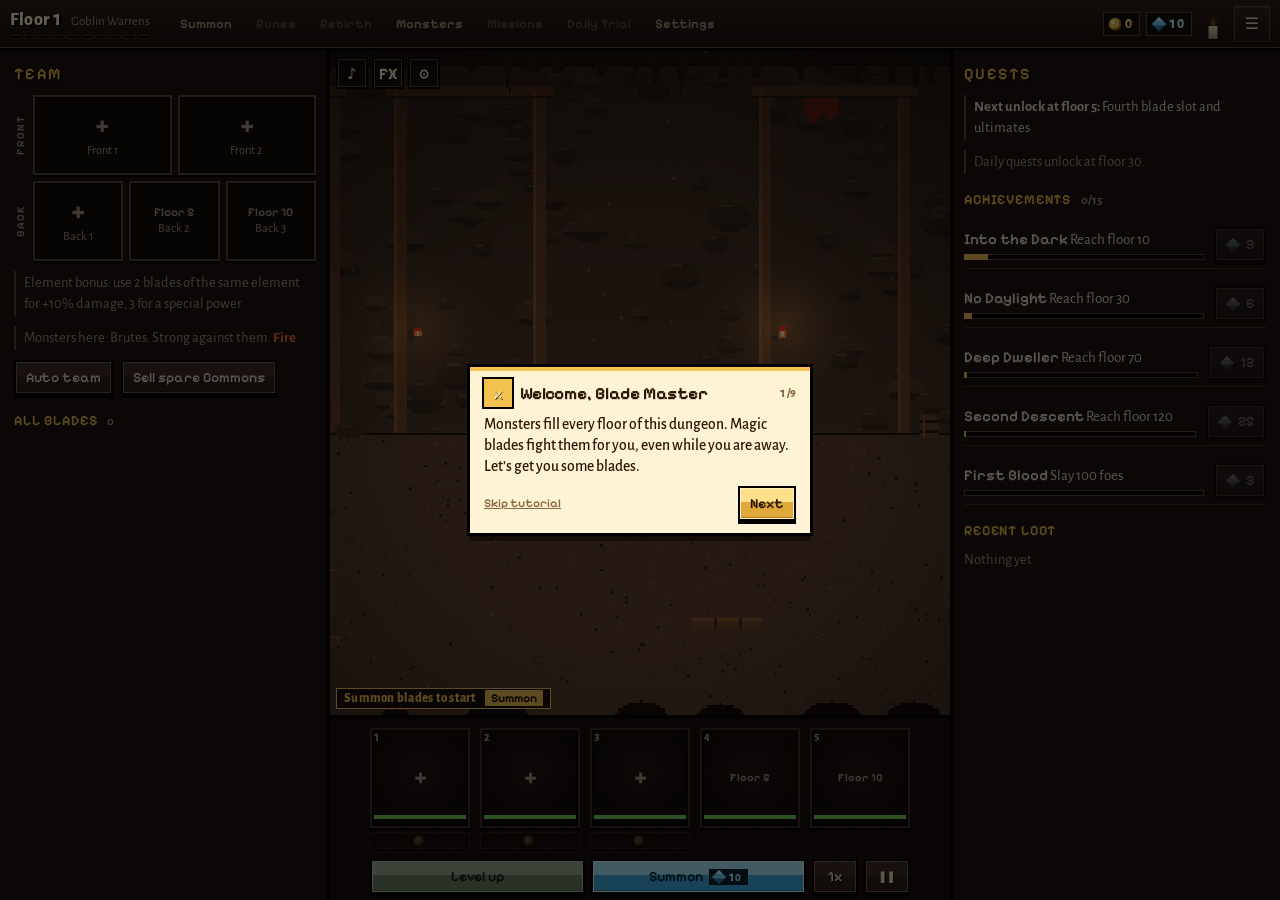
==== commit 8fdc57df: "fix: blades and monsters face each other - Monsters were flipped left/right at random. The sheet dra" ====
--- a/index.html
+++ b/index.html
@@ -10,7 +10,7 @@
         <link rel="preconnect" href="https://fonts.googleapis.com" />
         <link rel="preconnect" href="https://fonts.gstatic.com" crossorigin />
         <link href="https://fonts.googleapis.com/css2?family=Alegreya+Sans:wght@400;500;700&family=Pixelify+Sans:wght@400;500;600;700&family=Silkscreen&display=swap" rel="stylesheet" />
-        <link rel="stylesheet" href="css/game.css?v=4.10" />
+        <link rel="stylesheet" href="css/game.css?v=4.12" />
     </head>
     <body>
         <div id="boot" class="boot">
@@ -76,17 +76,17 @@
             <div id="modal" class="modal" hidden><div class="modal-card" id="modalCard"></div></div>
         </div>
 
-        <script src="js/data.swords.js?v=4.10"></script>
-        <script src="js/data.monsters.js?v=4.10"></script>
-        <script src="js/data.game.js?v=4.10"></script>
-        <script src="js/state.js?v=4.10"></script>
-        <script src="js/sim.js?v=4.10"></script>
-        <script src="js/render.js?v=4.10"></script>
-        <script src="assets/music/tracks.js?v=4.10"></script>
-        <script src="assets/sfx/sfx.js?v=4.10"></script>
-        <script src="js/audio.js?v=4.10"></script>
-        <script src="js/ui.js?v=4.10"></script>
-        <script src="js/guide.js?v=4.10"></script>
-        <script src="js/main.js?v=4.10"></script>
+        <script src="js/data.swords.js?v=4.12"></script>
+        <script src="js/data.monsters.js?v=4.12"></script>
+        <script src="js/data.game.js?v=4.12"></script>
+        <script src="js/state.js?v=4.12"></script>
+        <script src="js/sim.js?v=4.12"></script>
+        <script src="js/render.js?v=4.12"></script>
+        <script src="assets/music/tracks.js?v=4.12"></script>
+        <script src="assets/sfx/sfx.js?v=4.12"></script>
+        <script src="js/audio.js?v=4.12"></script>
+        <script src="js/ui.js?v=4.12"></script>
+        <script src="js/guide.js?v=4.12"></script>
+        <script src="js/main.js?v=4.12"></script>
     </body>
 </html>
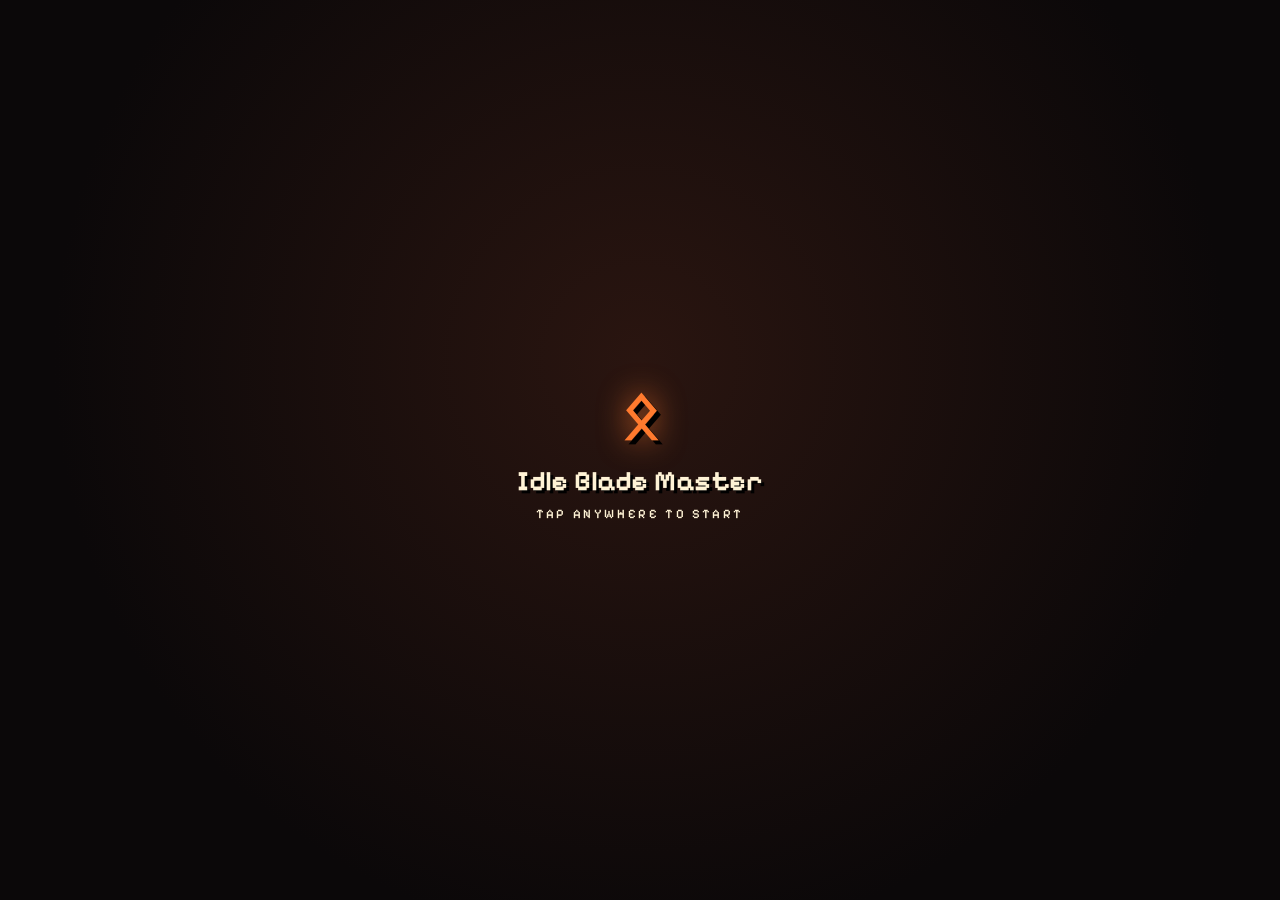
==== commit 9de3a286: "fix: music starts the moment the player taps to start Browsers block sound until the first tap, clic" ====
--- a/index.html
+++ b/index.html
@@ -10,13 +10,13 @@
         <link rel="preconnect" href="https://fonts.googleapis.com" />
         <link rel="preconnect" href="https://fonts.gstatic.com" crossorigin />
         <link href="https://fonts.googleapis.com/css2?family=Alegreya+Sans:wght@400;500;700&family=Pixelify+Sans:wght@400;500;600;700&family=Silkscreen&display=swap" rel="stylesheet" />
-        <link rel="stylesheet" href="css/game.css?v=4.12" />
+        <link rel="stylesheet" href="css/game.css?v=4.13" />
     </head>
     <body>
         <div id="boot" class="boot">
             <div class="boot-mark">ᛟ</div>
             <h1>Idle Blade Master</h1>
-            <p>Loading the dungeon</p>
+            <p id="bootHint">Loading the dungeon</p>
         </div>
 
         <div id="app" class="app">
@@ -76,17 +76,17 @@
             <div id="modal" class="modal" hidden><div class="modal-card" id="modalCard"></div></div>
         </div>
 
-        <script src="js/data.swords.js?v=4.12"></script>
-        <script src="js/data.monsters.js?v=4.12"></script>
-        <script src="js/data.game.js?v=4.12"></script>
-        <script src="js/state.js?v=4.12"></script>
-        <script src="js/sim.js?v=4.12"></script>
-        <script src="js/render.js?v=4.12"></script>
-        <script src="assets/music/tracks.js?v=4.12"></script>
-        <script src="assets/sfx/sfx.js?v=4.12"></script>
-        <script src="js/audio.js?v=4.12"></script>
-        <script src="js/ui.js?v=4.12"></script>
-        <script src="js/guide.js?v=4.12"></script>
-        <script src="js/main.js?v=4.12"></script>
+        <script src="js/data.swords.js?v=4.13"></script>
+        <script src="js/data.monsters.js?v=4.13"></script>
+        <script src="js/data.game.js?v=4.13"></script>
+        <script src="js/state.js?v=4.13"></script>
+        <script src="js/sim.js?v=4.13"></script>
+        <script src="js/render.js?v=4.13"></script>
+        <script src="assets/music/tracks.js?v=4.13"></script>
+        <script src="assets/sfx/sfx.js?v=4.13"></script>
+        <script src="js/audio.js?v=4.13"></script>
+        <script src="js/ui.js?v=4.13"></script>
+        <script src="js/guide.js?v=4.13"></script>
+        <script src="js/main.js?v=4.13"></script>
     </body>
 </html>
--- a/css/game.css
+++ b/css/game.css
@@ -355,3 +355,8 @@
 .cur b { font-size: 15px; }
 .slot .lv, .slot .pos { font-size: 12px; }
 .lvl b { font-size: 13px; }
+
+/* the loading screen becomes the start screen once the first track can play */
+.boot { cursor: default; }
+.boot.ready { cursor: pointer; }
+.boot.ready p { color: #fff3d6; animation: pulse 1.2s steps(2) infinite; }
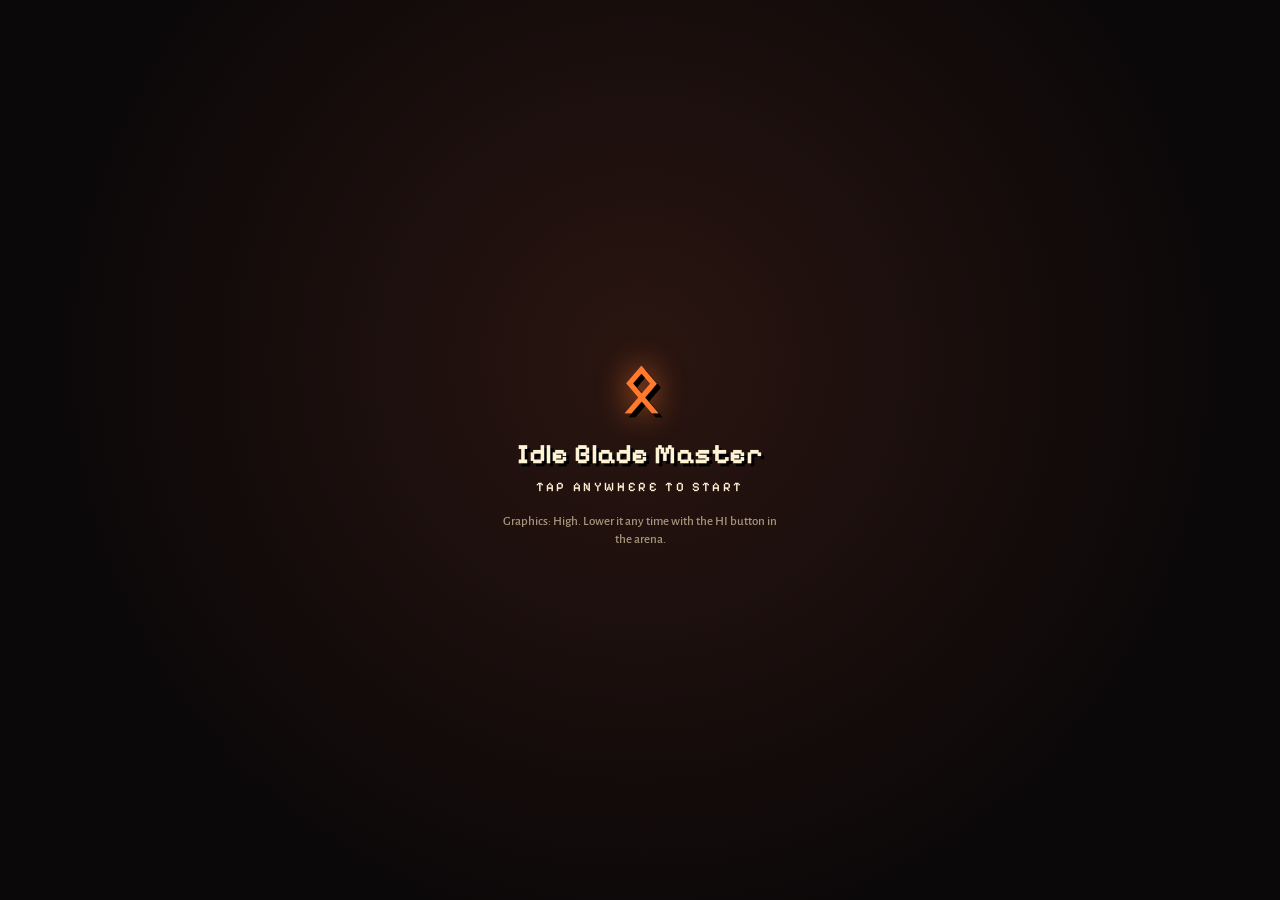
==== commit e037180c: "feat: graphics default by device, quick toggle in the arena - Phones and tablets start on Low, compu" ====
--- a/index.html
+++ b/index.html
@@ -10,13 +10,14 @@
         <link rel="preconnect" href="https://fonts.googleapis.com" />
         <link rel="preconnect" href="https://fonts.gstatic.com" crossorigin />
         <link href="https://fonts.googleapis.com/css2?family=Alegreya+Sans:wght@400;500;700&family=Pixelify+Sans:wght@400;500;600;700&family=Silkscreen&display=swap" rel="stylesheet" />
-        <link rel="stylesheet" href="css/game.css?v=4.13" />
+        <link rel="stylesheet" href="css/game.css?v=4.15" />
     </head>
     <body>
         <div id="boot" class="boot">
             <div class="boot-mark">ᛟ</div>
             <h1>Idle Blade Master</h1>
             <p id="bootHint">Loading the dungeon</p>
+            <small id="bootGfx" class="bootgfx"></small>
         </div>
 
         <div id="app" class="app">
@@ -42,7 +43,7 @@
                 <section id="center" class="center">
                     <div id="stageWrap" class="stagewrap">
                         <canvas id="stage"></canvas>
-                        <div class="mutes"><button class="mute" id="musicBtn" data-act="muteMusic" aria-label="Music on or off" title="Music on/off">♪</button><button class="mute" id="sfxBtn" data-act="muteSfx" aria-label="Sound effects on or off" title="Sound effects on/off">FX</button><button class="mute" data-act="open" data-p="settings" aria-label="Volume settings" title="Volume settings">⚙</button></div>
+                        <div class="mutes"><button class="mute" id="musicBtn" data-act="muteMusic" aria-label="Music on or off" title="Music on/off">♪</button><button class="mute" id="sfxBtn" data-act="muteSfx" aria-label="Sound effects on or off" title="Sound effects on/off">FX</button><button class="mute" data-act="open" data-p="settings" aria-label="Volume settings" title="Volume settings">⚙</button><button class="mute gfxb" id="gfxBtn" data-act="gfxCycle" aria-label="Graphics quality: tap to change" title="Graphics quality: tap to change">HI</button></div>
                         <div id="bossBar" class="bossbar" hidden><span id="bossName"></span><div><i id="bossFill"></i></div></div>
                         <div id="status" class="status"></div>
                         <div id="advice" class="advice" hidden></div>
@@ -76,17 +77,17 @@
             <div id="modal" class="modal" hidden><div class="modal-card" id="modalCard"></div></div>
         </div>
 
-        <script src="js/data.swords.js?v=4.13"></script>
-        <script src="js/data.monsters.js?v=4.13"></script>
-        <script src="js/data.game.js?v=4.13"></script>
-        <script src="js/state.js?v=4.13"></script>
-        <script src="js/sim.js?v=4.13"></script>
-        <script src="js/render.js?v=4.13"></script>
-        <script src="assets/music/tracks.js?v=4.13"></script>
-        <script src="assets/sfx/sfx.js?v=4.13"></script>
-        <script src="js/audio.js?v=4.13"></script>
-        <script src="js/ui.js?v=4.13"></script>
-        <script src="js/guide.js?v=4.13"></script>
-        <script src="js/main.js?v=4.13"></script>
+        <script src="js/data.swords.js?v=4.15"></script>
+        <script src="js/data.monsters.js?v=4.15"></script>
+        <script src="js/data.game.js?v=4.15"></script>
+        <script src="js/state.js?v=4.15"></script>
+        <script src="js/sim.js?v=4.15"></script>
+        <script src="js/render.js?v=4.15"></script>
+        <script src="assets/music/tracks.js?v=4.15"></script>
+        <script src="assets/sfx/sfx.js?v=4.15"></script>
+        <script src="js/audio.js?v=4.15"></script>
+        <script src="js/ui.js?v=4.15"></script>
+        <script src="js/guide.js?v=4.15"></script>
+        <script src="js/main.js?v=4.15"></script>
     </body>
 </html>
--- a/css/game.css
+++ b/css/game.css
@@ -360,3 +360,27 @@
 .boot { cursor: default; }
 .boot.ready { cursor: pointer; }
 .boot.ready p { color: #fff3d6; animation: pulse 1.2s steps(2) infinite; }
+
+/* ---------- graphics levels (visual only) ---------- */
+.altar .ring, .sm-stage .rays, .altar .gemfloat { will-change: transform; }
+.seg { display: flex; gap: 4px; flex: none; } .seg .btn { padding: 8px 10px; font-size: 13px; }
+/* Medium: drop the biggest effect, the spinning light rays */
+.gfx-medium .sm-stage .rays { display: none; }
+/* Low: no continuous menu animations, no glow filters, simple card reveal */
+.gfx-low .sm-stage .rays { display: none; }
+.gfx-low .altar .ring, .gfx-low .boot-mark, .gfx-low .slot.ready, .gfx-low .door .arch, .gfx-low .coach, .gfx-low .btn.summon.glow,
+.gfx-low .gspot, .gfx-low .tabs em, .gfx-low .mdot, .gfx-low .omen .flame, .gfx-low .gdrag, .gfx-low .boot.ready p { animation: none; }
+.gfx-low .altar .gemfloat { animation: none; box-shadow: 0 0 0 3px #000, 0 0 16px var(--rc); }
+.gfx-low .sm-stage.charging .gemfloat { animation: shake .12s steps(2) infinite; }
+.gfx-low .altar .ring, .gfx-low .slot .sw, .gfx-low .fslot .sw, .gfx-low .pcard .sw, .gfx-low .bcard .sw.big, .gfx-low .mi .mi-sprite, .gfx-low .omen .flame { filter: none; }
+.gfx-low .pcard { box-shadow: inset 0 0 0 2px var(--tc), inset 0 0 0 3px #000, 0 3px 0 #000; }
+.gfx-low .pcard.anim { animation: lowIn .25s ease-out backwards; }
+@keyframes lowIn { from { opacity: 0; transform: translateY(6px); } }
+.gfx-low .slot.ready { box-shadow: inset 0 0 0 2px #fff, inset 0 0 0 3px #000, 0 3px 0 #000; }
+.gfx-low .lower { background-image: none; }
+.gfx-low .gdrag { left: var(--x1); top: var(--y1); }
+
+/* graphics quick toggle in the arena and the note on the start screen */
+.mute.gfxb { width: auto; min-width: 38px; padding: 0 6px; font: 700 12px var(--num, var(--px)); letter-spacing: .04em; }
+.mute.gfxb[data-q="high"] { color: var(--gold); } .mute.gfxb[data-q="medium"] { color: var(--gem); } .mute.gfxb[data-q="low"] { color: var(--dim); }
+.bootgfx { margin-top: 10px; max-width: 320px; text-align: center; font: 500 13px var(--body); color: var(--dim); line-height: 1.35; padding-inline: 16px; }
